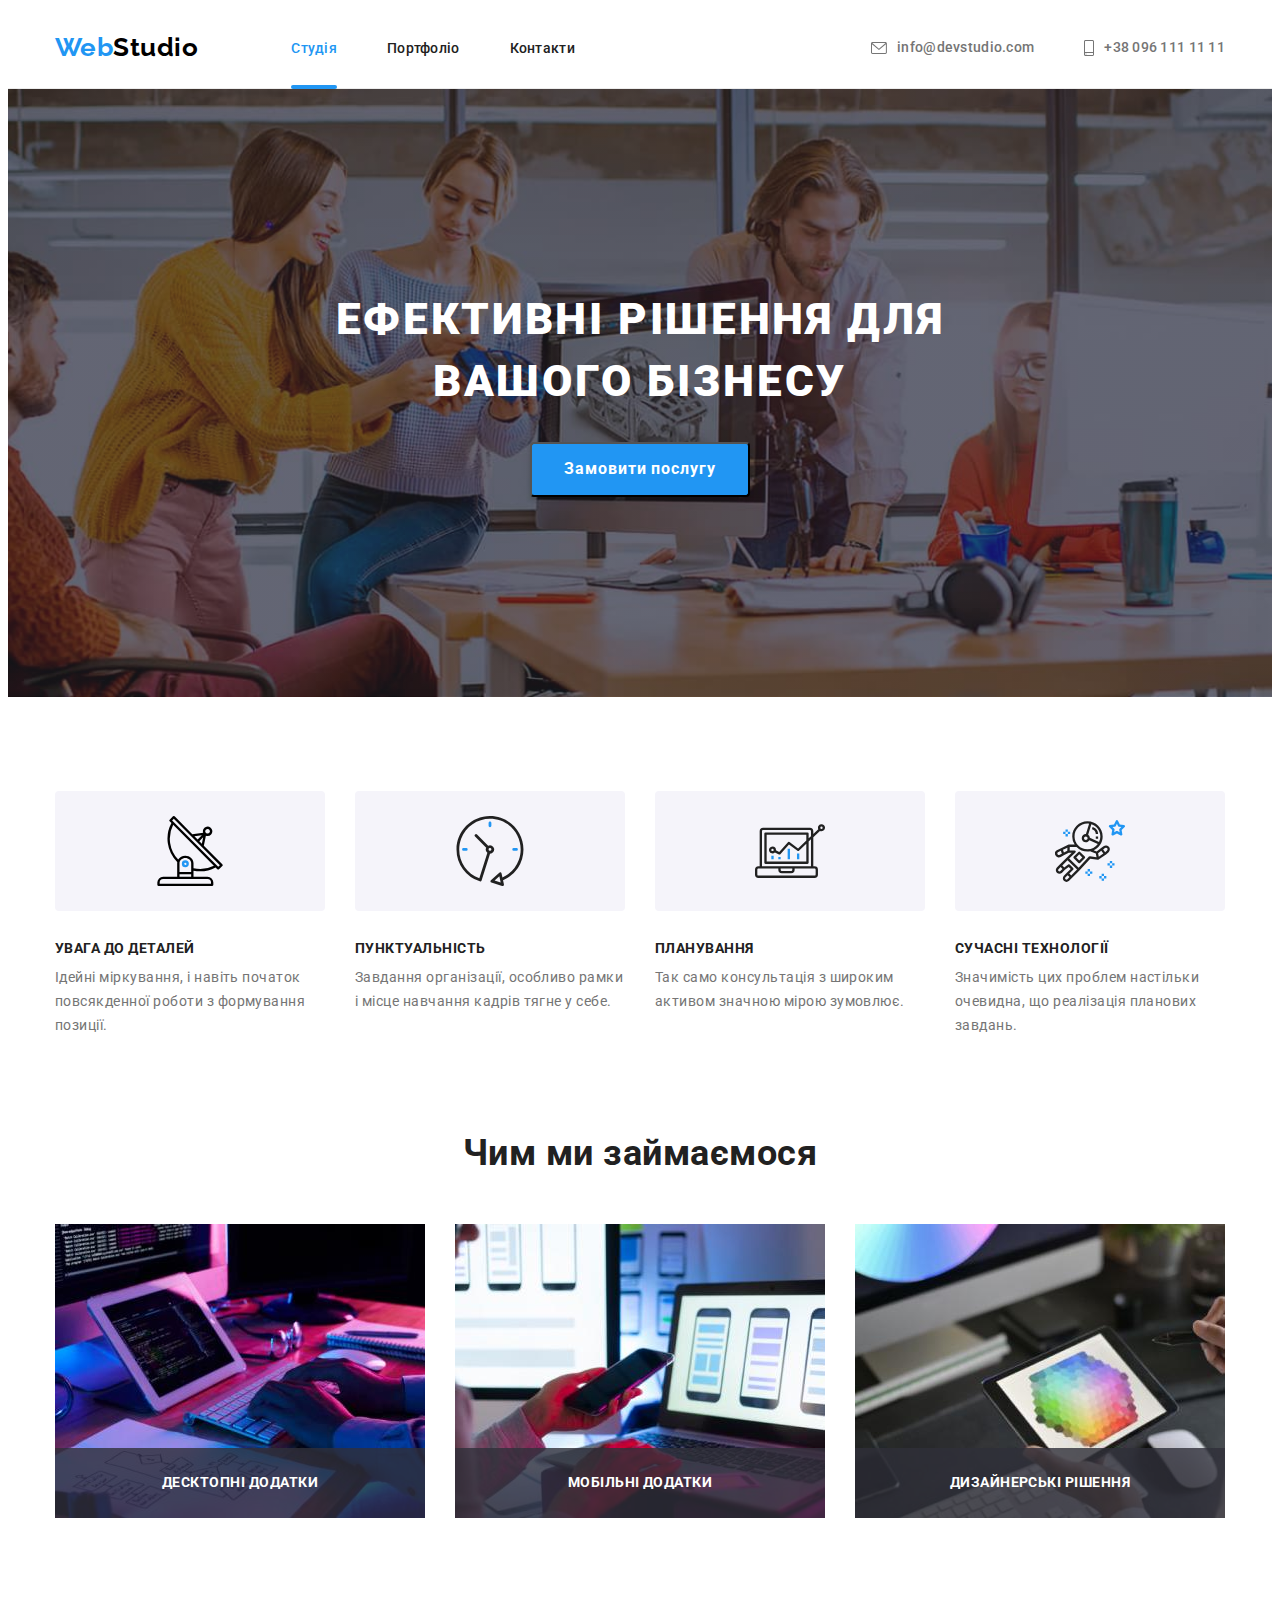
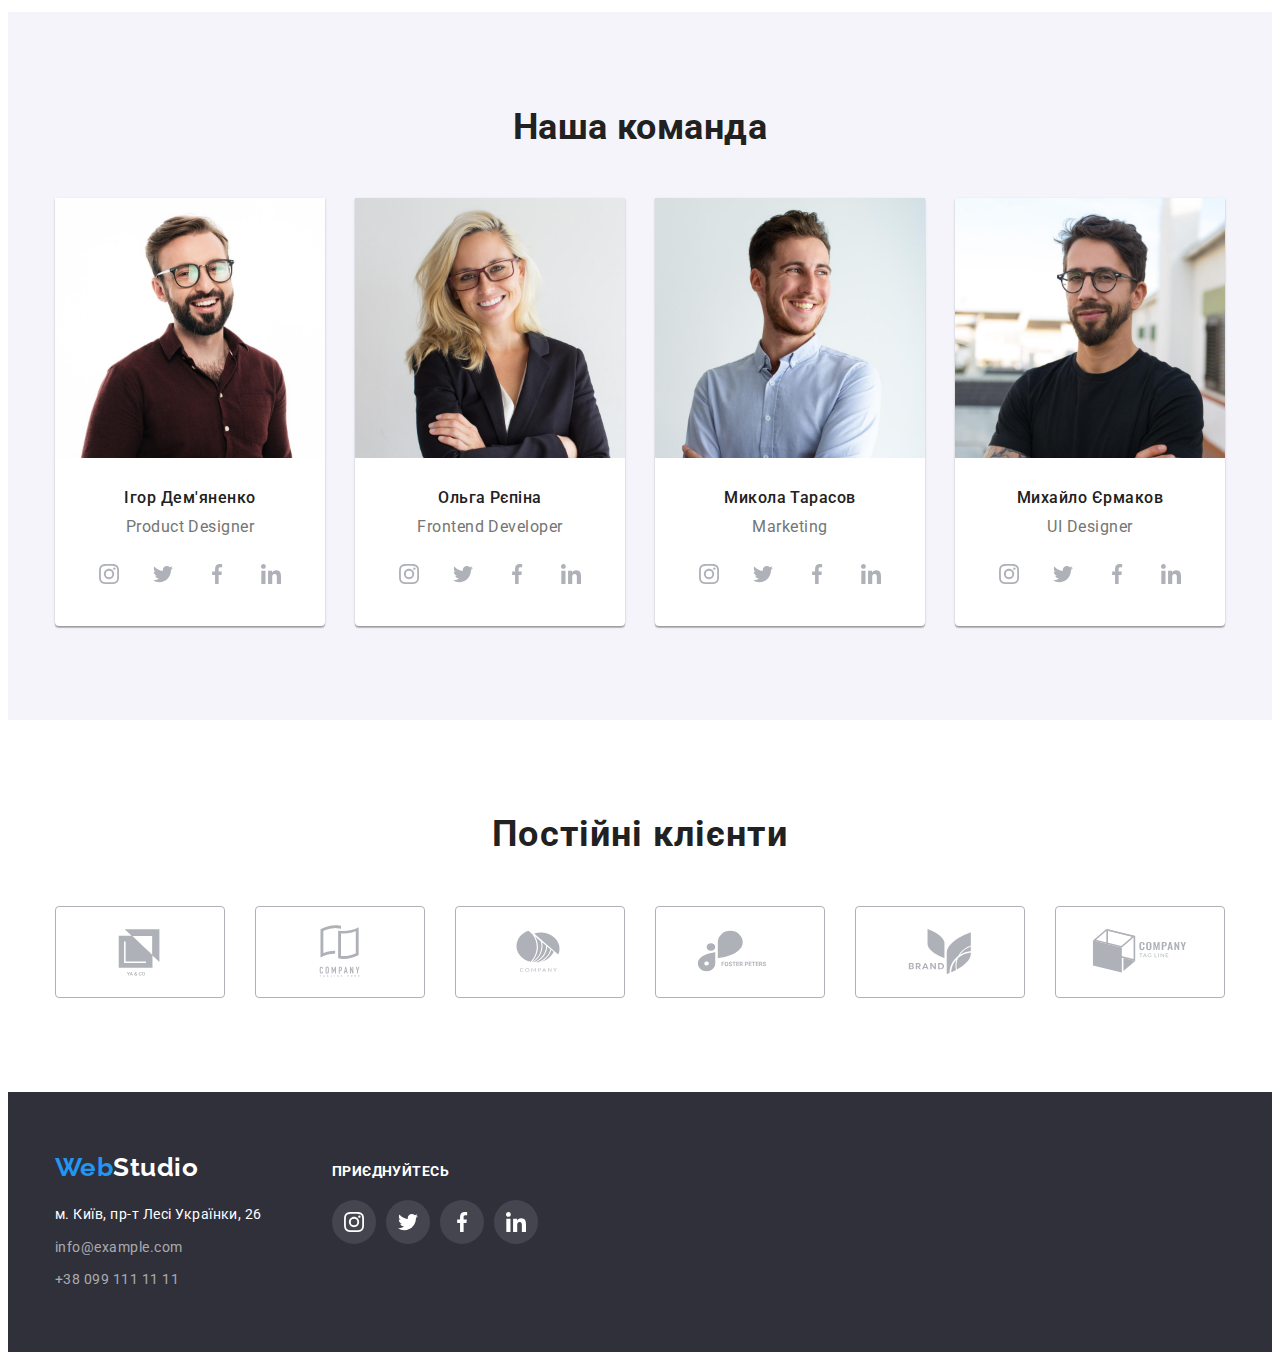
==== index.html @ b7d9ddee "Добавив матеріали ДЗ 5" ====
<!DOCTYPE html>
<html lang="uk">
	<head>
		<meta charset="UTF-8" />
		<meta http-equiv="X-UA-Compatible" content="IE=edge" />
		<meta name="viewport" content="width=device-width, initial-scale=1.0" />
		<title>Document</title>
		<link
			rel="stylesheet"
			href="https://cdnjs.cloudflare.com/ajax/libs/modern-normalize/1.1.0/modern-normalize.min.css"
			integrity="sha512-wpPYUAdjBVSE4KJnH1VR1HeZfpl1ub8YT/NKx4PuQ5NmX2tKuGu6U/JRp5y+Y8XG2tV+wKQpNHVUX03MfMFn9Q=="
			crossorigin="anonymous"
			referrerpolicy="no-referrer"
		/>
		<link
			href="https://fonts.googleapis.com/css2?family=Edu+TAS+Beginner:wght@700&family=Raleway:wght@700&family=Roboto:wght@400;500;700;900&display=swap"
			rel="stylesheet"
		/>
		<link rel="stylesheet" href="./css/styles.css" />
	</head>
	<body>
		<header class="header">
			<div class="container">
				<nav class="nav">
					<a href="./index.html" class="logo"><span class="logo-color">Web</span>Studio</a>
					<ul class="list header-list">
						<li class="header-item"><a href="./index.html" class="nav-list current">Студія</a></li>
						<li class="header-item"><a href="./portfolio.html" class="nav-list">Портфоліо</a></li>
						<li class="header-item"><a href="" class="nav-list">Контакти</a></li>
					</ul>
				</nav>
				<ul class="contacts">
					<li class="contacts-item">
						<a href="mailto:info@devstudio.com" class="contacts-mail">
							<svg class="contacts-icon" width="16" height="12">
								<use href="./images/symbol-defs.svg#icon-envelope"></use>
							</svg>
							info@devstudio.com
						</a>
					</li>
					<li>
						<a href="tel:+380961111111" class="contacts-tel">
							<svg class="contacts-icon" width="10" height="16">
								<use href="./images/symbol-defs.svg#icon-smartphone"></use>
							</svg>
							+38 096 111 11 11
						</a>
					</li>
				</ul>
			</div>
		</header>

		<main>
			<section class="section section-hero">
				<div class="container">
					<h1 class="title">Ефективні рішення для вашого бізнесу</h1>
					<button type="button" class="btn" data-modal-open>Замовити послугу</button>
				</div>
			</section>
			<section class="section">
				<div class="container">
					<h2 class="visually-hidden">Наші переваги</h2>
					<ul class="advantage-list">
						<li class="advantage-item">
							<div class="container-icon">
								<svg class="advantage-icon" width="70" height="70">
									<use href="./images/symbol-defs.svg#icon-antenna"></use>
								</svg>
							</div>

							<h3 class="advantage-title">УВАГА ДО ДЕТАЛЕЙ</h3>
							<p class="advantage-text">
								Ідейні міркування, і навіть початок повсякденної роботи з формування позиції.
							</p>
						</li>
						<li class="advantage-item">
							<div class="container-icon">
								<svg class="advantage-icon" width="70" height="70">
									<use href="./images/symbol-defs.svg#icon-clock"></use>
								</svg>
							</div>
							<h3 class="advantage-title">ПУНКТУАЛЬНІСТЬ</h3>
							<p class="advantage-text">Завдання організації, особливо рамки і місце навчання кадрів тягне у себе.</p>
						</li>
						<li class="advantage-item">
							<div class="container-icon">
								<svg class="advantage-icon" width="70" height="70">
									<use href="./images/symbol-defs.svg#icon-diagram"></use>
								</svg>
							</div>
							<h3 class="advantage-title">ПЛАНУВАННЯ</h3>
							<p class="advantage-text">Так само консультація з широким активом значною мірою зумовлює.</p>
						</li>
						<li class="advantage-item">
							<div class="container-icon">
								<svg class="advantage-icon" width="70" height="70">
									<use href="./images/symbol-defs.svg#icon-astronaut"></use>
								</svg>
							</div>
							<h3 class="advantage-title">СУЧАСНІ ТЕХНОЛОГІЇ</h3>
							<p class="advantage-text">Значимість цих проблем настільки очевидна, що реалізація планових завдань.</p>
						</li>
					</ul>
				</div>
			</section>

			<section class="section section-size">
				<div class="container">
					<h2 class="work-title">Чим ми займаємося</h2>
					<ul class="work-list">
						<li class="work-item">
							<img src="./images/img1.jpg" alt="Робочий процес" width="370" height="294" />
							<h3 class="work-caption">Десктопні додатки</h3>
						</li>
						<li class="work-item">
							<img src="./images/img2.jpg" alt="Робочий процес" width="370" height="294" />
							<h3 class="work-caption">Мобільні додатки</h3>
						</li>
						<li class="work-item">
							<img src="./images/img3.jpg" alt="Робочий процес" width="370" height="294" />
							<h3 class="work-caption">Дизайнерські рішення</h3>
						</li>
					</ul>
				</div>
			</section>

			<section class="section section-team">
				<div class="container">
					<h2 class="work-title-team">Наша команда</h2>
					<ul class="work-list-team">
						<li class="work-item-team">
							<img src="./images/foto1.jpg" alt="Игор Дем'яненко" width="270" height="260" />
							<h3 class="name-title">Ігор Дем'яненко</h3>
							<p class="team-text">Product Designer</p>
							<ul class="team-soc-list">
								<li class="team-soc-item">
									<a href="" class="team-soc-link">
										<svg class="team-soc-icon" width="20" height="20">
											<use href="./images/symbol-defs.svg#icon-instagram"></use>
										</svg>
									</a>
								</li>
								<li class="team-soc-item">
									<a href="" class="team-soc-link">
										<svg class="team-soc-icon" width="20" height="20">
											<use href="./images/symbol-defs.svg#icon-twitter"></use>
										</svg>
									</a>
								</li>
								<li class="team-soc-item">
									<a href="" class="team-soc-link">
										<svg class="team-soc-icon" width="20" height="20">
											<use href="./images/symbol-defs.svg#icon-facebook"></use>
										</svg>
									</a>
								</li>
								<li class="team-soc-item">
									<a href="" class="team-soc-link">
										<svg class="team-soc-icon" width="20" height="20">
											<use href="./images/symbol-defs.svg#icon-linkedin"></use>
										</svg>
									</a>
								</li>
							</ul>
						</li>
						<li class="work-item-team">
							<img src="./images/foto2.jpg" alt="Ольга Рєпіна" width="270" height="260" />
							<h3 class="name-title">Ольга Рєпіна</h3>
							<p class="team-text">Frontend Developer</p>
							<ul class="team-soc-list">
								<li class="team-soc-item">
									<a href="" class="team-soc-link">
										<svg class="team-soc-icon" width="20" height="20">
											<use href="./images/symbol-defs.svg#icon-instagram"></use>
										</svg>
									</a>
								</li>
								<li class="team-soc-item">
									<a href="" class="team-soc-link">
										<svg class="team-soc-icon" width="20" height="20">
											<use href="./images/symbol-defs.svg#icon-twitter"></use>
										</svg>
									</a>
								</li>
								<li class="team-soc-item">
									<a href="" class="team-soc-link">
										<svg class="team-soc-icon" width="20" height="20">
											<use href="./images/symbol-defs.svg#icon-facebook"></use>
										</svg>
									</a>
								</li>
								<li class="team-soc-item">
									<a href="" class="team-soc-link">
										<svg class="team-soc-icon" width="20" height="20">
											<use href="./images/symbol-defs.svg#icon-linkedin"></use>
										</svg>
									</a>
								</li>
							</ul>
						</li>
						<li class="work-item-team">
							<img src="./images/foto3.jpg" alt="Микола Тарасов" width="270" height="260" />
							<h3 class="name-title">Микола Тарасов</h3>
							<p class="team-text">Marketing</p>
							<ul class="team-soc-list">
								<li class="team-soc-item">
									<a href="" class="team-soc-link">
										<svg class="team-soc-icon" width="20" height="20">
											<use href="./images/symbol-defs.svg#icon-instagram"></use>
										</svg>
									</a>
								</li>
								<li class="team-soc-item">
									<a href="" class="team-soc-link">
										<svg class="team-soc-icon" width="20" height="20">
											<use href="./images/symbol-defs.svg#icon-twitter"></use>
										</svg>
									</a>
								</li>
								<li class="team-soc-item">
									<a href="" class="team-soc-link">
										<svg class="team-soc-icon" width="20" height="20">
											<use href="./images/symbol-defs.svg#icon-facebook"></use>
										</svg>
									</a>
								</li>
								<li class="team-soc-item">
									<a href="" class="team-soc-link">
										<svg class="team-soc-icon" width="20" height="20">
											<use href="./images/symbol-defs.svg#icon-linkedin"></use>
										</svg>
									</a>
								</li>
							</ul>
						</li>
						<li class="work-item-team">
							<img src="./images/foto4.jpg" alt="Михаил Ермаков" width="270" height="260" />
							<h3 class="name-title">Михайло Єрмаков</h3>
							<p class="team-text">UI Designer</p>
							<ul class="team-soc-list">
								<li class="team-soc-item">
									<a href="" class="team-soc-link">
										<svg class="team-soc-icon" width="20" height="20">
											<use href="./images/symbol-defs.svg#icon-instagram"></use>
										</svg>
									</a>
								</li>
								<li class="team-soc-item">
									<a href="" class="team-soc-link">
										<svg class="team-soc-icon" width="20" height="20">
											<use href="./images/symbol-defs.svg#icon-twitter"></use>
										</svg>
									</a>
								</li>
								<li class="team-soc-item">
									<a href="" class="team-soc-link">
										<svg class="team-soc-icon" width="20" height="20">
											<use href="./images/symbol-defs.svg#icon-facebook"></use>
										</svg>
									</a>
								</li>
								<li class="team-soc-item">
									<a href="" class="team-soc-link">
										<svg class="team-soc-icon" width="20" height="20">
											<use href="./images/symbol-defs.svg#icon-linkedin"></use>
										</svg>
									</a>
								</li>
							</ul>
						</li>
					</ul>
				</div>
			</section>
			<section class="section">
				<div class="container">
					<h2 class="client-title">Постійні клієнти</h2>
					<ul class="client-list">
						<li class="client-item">
							<a href="#" class="client-link-icon">
								<svg class="client-icon" width="106" height="60">
									<use href="./images/symbol-defs.svg#icon-Logo"></use>
								</svg>
							</a>
						</li>
						<li class="client-item">
							<a href="#" class="client-link-icon">
								<svg class="client-icon" width="106" height="60">
									<use href="./images/symbol-defs.svg#icon-Logo-1"></use>
								</svg>
							</a>
						</li>
						<li class="client-item">
							<a href="#" class="client-link-icon">
								<svg class="client-icon" width="106" height="60">
									<use href="./images/symbol-defs.svg#icon-Logo-2"></use>
								</svg>
							</a>
						</li>
						<li class="client-item">
							<a href="#" class="client-link-icon">
								<svg class="client-icon" width="106" height="60">
									<use href="./images/symbol-defs.svg#icon-Logo-3"></use>
								</svg>
							</a>
						</li>
						<li class="client-item">
							<a href="#" class="client-link-icon">
								<svg class="client-icon" width="106" height="60">
									<use href="./images/symbol-defs.svg#icon-Logo-4"></use>
								</svg>
							</a>
						</li>
						<li class="client-item">
							<a href="#" class="client-link-icon">
								<svg class="client-icon" width="106" height="60">
									<use href="./images/symbol-defs.svg#icon-Logo-5"></use>
								</svg>
							</a>
						</li>
					</ul>
				</div>
			</section>
		</main>

		<footer class="footer">
			<div class="container">
				<div class="fotter-address-list">
					<a href="./index.html" class="logo-footer">
						<span class="logo-color">Web</span><span class="footer-logo-color">Studio</span>
					</a>
					<address>
						<ul class="address-list">
							<li class="address-item">
								<a href="https://goo.gl/maps/35UjGf1LxanLmhbe7" class="address">м. Київ, пр-т Лесі Українки, 26</a>
							</li>
							<li class="address-item"><a href="mailto:info@example.com" class="footer-mail">info@example.com</a></li>
							<li class="address-item"><a href="tel:+380991111111" class="footer-tel">+38 099 111 11 11</a></li>
						</ul>
					</address>
				</div>
				<div class="footer-soc">
					<h3 class="soc-title">ПРИЄДНУЙТЕСЬ</h3>
					<ul class="footer-soc-list">
						<li class="footer-soc-item">
							<a href="" class="footer-soc-link">
								<svg class="footer-soc-icon" width="20" height="20">
									<use href="./images/symbol-defs.svg#icon-instagram"></use>
								</svg>
							</a>
						</li>
						<li class="footer-soc-item">
							<a href="" class="footer-soc-link">
								<svg class="footer-soc-icon" width="20" height="20">
									<use href="./images/symbol-defs.svg#icon-twitter"></use>
								</svg>
							</a>
						</li>
						<li class="footer-soc-item">
							<a href="" class="footer-soc-link">
								<svg class="footer-soc-icon" width="20" height="20">
									<use href="./images/symbol-defs.svg#icon-facebook"></use>
								</svg>
							</a>
						</li>
						<li class="footer-soc-item">
							<a href="" class="footer-soc-link">
								<svg class="footer-soc-icon" width="20" height="20">
									<use href="./images/symbol-defs.svg#icon-linkedin"></use>
								</svg>
							</a>
						</li>
					</ul>
				</div>
			</div>
		</footer>
		<div class="backdrop is-hidden" data-modal>
			<div class="modal">
				<button type="button" class="modal-close" data-modal-close>
					<svg class="modal-close-svg" width="11" height="11">
						<use href="./images/symbol-defs (1).svg#icon-Vector"></use>
					</svg>
				</button>
			</div>
		</div>
		<script src="./js/modal.js"></script>
	</body>
</html>
---- css/styles.css ----
:root {
	--primary-text-color: #757575;
	--title-text-color: #212121;
	--title: #ffffff;
	--accent-color: #2196f3;
}

body {
	background-color: #ffffff;
	color: var(--primary-text-color);

	font-family: "Roboto", sans-serif;
	letter-spacing: 0.03em;
}

h1,
h2,
h3,
h4,
h5,
h6,
p {
	margin: 0;
}
ul,
ol {
	margin: 0;
	padding-left: 0;
}

header {
	border-bottom: 1px solid #ececec;
}

*,
*::before,
*::after {
	box-sizing: border-box;
}

img {
	display: block;
	max-width: 100%;
	height: auto;
}

.container {
	max-width: 1200px;
	margin-left: auto;
	margin-right: auto;
	padding-left: 15px;
	padding-right: 15px;
}

.section {
	padding-top: 94px;
	padding-bottom: 94px;
}

/* -----Header----- */

.logo {
	font-family: "Raleway", sans-serif;

	font-weight: 700;
	color: #000000;
	font-size: 26px;
	line-height: 1.19;
	text-decoration: none;
	margin-right: 93px;
	padding-top: 24px;
	padding-bottom: 25px;
}

.logo-color {
	color: var(--accent-color);
}

.footer-logo-color {
	color: #ffffff;
}

.list,
.contacts,
.advantage-list,
.work-list,
.work-list-team,
.address-list,
.list-button,
.list-works,
.team-soc-list,
.footer-soc-list,
.client-list {
	list-style-type: none;
}

.header > .container {
	display: flex;
	align-items: center;
}

.nav {
	display: flex;
}

.header-list {
	display: flex;
	align-items: center;
}

.header-item:not(:last-child) {
	margin-right: 50px;
}

.nav-list {
	color: var(--title-text-color);

	font-weight: 500;
	font-size: 14px;
	line-height: 1.14;
	letter-spacing: 0.02em;
	text-decoration: none;
	list-style-type: none;

	transition: color 250ms cubic-bezier(0.4, 0, 0.2, 1);
}

.nav-list:hover,
.nav-list:focus {
	color: var(--accent-color);
}

.current {
	color: var(--accent-color);

	position: relative;
}

.current::after {
	content: "";
	height: 4px;
	width: 100%;

	margin-top: 28px;

	display: block;
	position: absolute;

	background: var(--accent-color);
	border-radius: 2px;
}

.contacts {
	display: flex;
	margin-left: auto;
	align-items: center;
}

.contacts-mail {
	color: var(--primary-text-color);

	font-weight: 500;
	font-size: 14px;
	line-height: 1.14;
	letter-spacing: 0.02em;
	text-decoration: none;

	display: flex;
	align-items: center;

	transition: color 250ms cubic-bezier(0.4, 0, 0.2, 1);
}

.contacts-mail:hover,
.contacts-mail:focus {
	color: var(--accent-color);
}

.contacts-tel {
	color: var(--primary-text-color);

	font-weight: 500;
	font-size: 14px;
	line-height: 1.14;
	letter-spacing: 0.02em;
	text-decoration: none;

	display: flex;
	align-items: center;

	transition: color 250ms cubic-bezier(0.4, 0, 0.2, 1);
}

.contacts-tel:hover,
.contacts-tel:focus {
	color: var(--accent-color);
}

.contacts-icon {
	fill: currentColor;
	margin-right: 10px;
}

.contacts-item {
	margin-right: 50px;
}

/* -----Header----- */

/* -----Секція герой-----*/

.section-hero {
	padding-top: 200px;
	padding-bottom: 200px;
	max-width: 1600px;
	margin: 0 auto;

	background-image: linear-gradient(rgba(47, 48, 58, 0.4), rgba(47, 48, 58, 0.4)), url(../images/Img.jpg);
	background-repeat: no-repeat;
	background-position: center;
	background-size: cover;
}

.title {
	color: var(--title);

	font-weight: 900;
	font-size: 44px;
	line-height: 1.4;
	text-align: center;
	letter-spacing: 0.06em;
	text-transform: uppercase;

	width: 696px;
	margin-bottom: 30px;
	margin-right: auto;
	margin-left: auto;
}

.btn {
	color: var(--title);
	background-color: var(--accent-color);
	box-shadow: 0px 4px 4px rgba(0, 0, 0, 0.15);
	border-radius: 4px;

	font-family: inherit;
	font-weight: 700;
	font-size: 16px;
	line-height: 1.9;
	cursor: pointer;
	text-align: center;
	letter-spacing: 0.06em;
	display: block;
	margin: auto;
	padding: 10px 32px;

	transition: background-color 250ms cubic-bezier(0.4, 0, 0.2, 1);
}

.btn:hover,
.btn:focus {
	background-color: #188ce8;
}

/* -----Секція герой-----*/

/* -----Секція переваг-----*/

.visually-hidden {
	position: absolute;
	white-space: nowrap;
	width: 1px;
	height: 1px;
	overflow: hidden;
	border: 0;
	padding: 0;
	clip: rect(0 0 0 0);
	clip-path: inset(50%);
	margin: -1px;
}

.container-icon {
	display: flex;
	justify-content: center;
	align-items: center;
	width: 270px;
	height: 120px;
	background: #f5f4fa;
	border-radius: 4px;
	margin-bottom: 30px;
}

.advantage-list {
	display: flex;
}

.advantage-item:not(:last-child) {
	margin-right: 30px;
}

.advantage-title {
	color: var(--title-text-color);

	font-size: 14px;
	line-height: 1.14;
	text-transform: uppercase;
	margin-bottom: 10px;
}

.advantage-text {
	font-size: 14px;
	line-height: 1.7;
}

/* -----Секція переваг-----*/

/* -----Чим ми займаємся-----*/

.section-size {
	padding-top: 0;
}

.work-title {
	color: var(--title-text-color);

	font-size: 36px;
	line-height: 1.17;
	text-align: center;
	margin-bottom: 50px;
}

.work-list {
	display: flex;
	gap: 30px;
}

.work-item {
	width: calc((100% - 60px) / 3);

	position: relative;
}

.work-caption {
	position: absolute;

	color: var(--title);
	font-size: 14px;
	line-height: 1.14;
	text-align: center;
	text-transform: uppercase;

	display: flex;
	justify-content: center;
	align-items: center;
	height: 27px;

	width: 100%;
	height: 70px;
	left: 0;
	bottom: 0;
	background: rgba(47, 48, 58, 0.8);
}

/* -----Чим ми займаємся-----*/

/* -----Наша команда----- */

.section-team {
	background-color: #f5f4fa;
}

.work-title-team {
	color: var(--title-text-color);

	font-size: 36px;
	line-height: 1.17;
	text-align: center;
	margin-bottom: 50px;
}

.work-list-team {
	display: flex;
	gap: 30px;
}

.work-item-team {
	width: calc((100% - 90px) / 4);
}

.work-item-team {
	background: #ffffff;
	box-shadow: 0px 1px 3px rgba(0, 0, 0, 0.12), 0px 1px 1px rgba(0, 0, 0, 0.14), 0px 2px 1px rgba(0, 0, 0, 0.2);
	border-radius: 0px 0px 4px 4px;
}

.name-title {
	color: var(--title-text-color);

	font-weight: 500;
	font-size: 16px;
	line-height: 1.19;
	text-align: center;
	padding-top: 30px;
	margin-bottom: 10px;
}

.team-text {
	font-size: 16px;
	line-height: 1.19;
	text-align: center;
	margin-bottom: 16px;
}

.team-soc-list {
	display: flex;
	justify-content: center;
	gap: 10px;
	padding-bottom: 30px;
}

.team-soc-link {
	width: 44px;
	height: 44px;
	border-radius: 50%;
	display: flex;
	align-items: center;
	justify-content: center;
	color: #afb1b8;

	transition: background-color 250ms cubic-bezier(0.4, 0, 0.2, 1), color 250ms cubic-bezier(0.4, 0, 0.2, 1);
}

.team-soc-icon {
	fill: currentColor;
}

.team-soc-link:hover,
.team-soc-link:focus {
	background-color: var(--accent-color);
	color: var(--title);
}

/* -----Наша команда----- */

/* -----Постійні клієнти----- */

.client-title {
	font-size: 36px;
	line-height: 1.16;
	text-align: center;
	letter-spacing: 0.03em;
	color: var(--title-text-color);

	margin-bottom: 50px;
}

.client-list {
	display: flex;
	align-items: center;
	justify-content: center;
	gap: 30px;
}

.client-link-icon {
	width: 170px;
	height: 92px;
	border: 1px solid #afb1b8;
	border-radius: 4px;
	fill: #afb1b8;

	display: flex;
	align-items: center;
	justify-content: center;

	transition: border-color 250ms cubic-bezier(0.4, 0, 0.2, 1), fill 250ms cubic-bezier(0.4, 0, 0.2, 1);
}

.client-link-icon:hover,
.client-link-icon:focus {
	border-color: var(--accent-color);
	fill: var(--accent-color);
}

/* -----Постійні клієнти----- */

/* ----- Footer -----*/

.footer {
	background-color: #2f303a;
	padding-top: 60px;
	padding-bottom: 60px;
}

.logo-footer {
	font-family: "Raleway", sans-serif;

	font-weight: 700;
	color: #000000;
	font-size: 26px;
	line-height: 1.19;
	text-decoration: none;
	display: block;
	margin-bottom: 20px;
}

.address {
	color: #ffffff;

	font-weight: 400;
	font-size: 14px;
	line-height: 1.7;
	text-decoration: none;
	font-style: normal;

	transition: color 250ms cubic-bezier(0.4, 0, 0.2, 1);
}

.address-item:not(:last-child) {
	margin-bottom: 9px;
}

.address:hover {
	color: var(--accent-color);
}

.footer-mail,
.footer-tel {
	color: rgba(255, 255, 255, 0.6);

	font-weight: 400;
	font-size: 14px;
	line-height: 1.7;
	text-decoration: none;
	font-style: normal;

	transition: color 250ms cubic-bezier(0.4, 0, 0.2, 1);
}

.footer-mail:hover,
.footer-mail:focus {
	color: var(--accent-color);
}

.footer-tel:hover,
.footer-tel:focus {
	color: var(--accent-color);
}

.footer .container {
	display: flex;
}

.footer-soc {
	margin-left: 70px;
}

.soc-title {
	font-size: 14px;
	line-height: 1.14;
	letter-spacing: 0.03em;
	color: var(--title);

	margin-bottom: 20px;
	padding-top: 12px;
}

.footer-soc-list {
	display: flex;
	justify-content: flex-start;
	gap: 10px;
}

.footer-soc-link {
	width: 44px;
	height: 44px;
	border-radius: 50%;
	display: flex;
	align-items: center;
	justify-content: center;
	color: var(--title);
	background-color: rgba(255, 255, 255, 0.1);

	transition: background-color 250ms cubic-bezier(0.4, 0, 0.2, 1);
}

.footer-soc-icon {
	fill: currentColor;
}

.footer-soc-link:hover,
.footer-soc-link:focus {
	background-color: var(--accent-color);
}

/* ----- Footer -----*/

/* -----Портфоліо===== */

.list-button {
	display: flex;
	justify-content: center;
	margin-bottom: 50px;
}

.button-item:not(:last-child) {
	margin-right: 8px;
}

.button {
	background: #f5f4fa;
	border-radius: 4px;
	color: var(--title-text-color);

	font-family: inherit;
	font-weight: 500;
	font-size: 16px;
	line-height: 1.6;
	text-align: center;
	border: 0;
	cursor: pointer;
	padding: 6px 22px;

	transition: background-color 250ms cubic-bezier(0.4, 0, 0.2, 1), color 250ms cubic-bezier(0.4, 0, 0.2, 1),
		box-shadow 250ms cubic-bezier(0.4, 0, 0.2, 1);
}

.button:hover,
.button:focus {
	background-color: var(--accent-color);
	color: #ffffff;
	box-shadow: 0px 3px 1px rgba(0, 0, 0, 0.1), 0px 1px 2px rgba(0, 0, 0, 0.08), 0px 2px 2px rgba(0, 0, 0, 0.12);
}

/* ----- Роботи -----*/

.list-works {
	display: flex;
	flex-wrap: wrap;
	gap: 30px;
}

.works-link {
	text-decoration: none;
	display: block;

	transition: box-shadow 250ms cubic-bezier(0.4, 0, 0.2, 1);
}

.overlay {
	position: relative;
	overflow: hidden;
}

.overlay-content {
	position: absolute;
	left: 0;
	top: 0;
	width: 100%;
	height: 100%;

	font-size: 18px;
	line-height: 1.55;
	padding: 63px 24px;
	color: var(--title);

	background: rgba(33, 150, 243, 0.9);

	transform: translateY(100%);
	transition: transform 250ms cubic-bezier(0.4, 0, 0.2, 1);
}

.works-link:hover .overlay-content {
	transform: translateY(0);
}

.works-link:hover {
	box-shadow: 0px 4px 4px rgba(0, 0, 0, 0.25);
}

.container-works {
	padding: 20px 24px;
	border-bottom: 1px solid #eeeeee;
	border-right: 1px solid #eeeeee;
	border-left: 1px solid #eeeeee;
}

.works-title {
	color: var(--title-text-color);

	font-style: normal;
	font-size: 18px;
	line-height: 2;
	letter-spacing: 0.06em;
	margin-bottom: 4px;
}

.works-text {
	color: var(--primary-text-color);

	font-size: 16px;
	line-height: 1.9;
}

.item-works {
	background: #ffffff;

	width: calc((100% - 60px) / 3);
}
/* ----- Роботи -----*/

/* ----- Модальне вікно -----*/

.backdrop {
	position: fixed;
	top: 0;
	width: 100%;
	height: 100%;

	background-color: rgba(0, 0, 0, 0.2);

	transition: opacity 300ms cubic-bezier(0.4, 0, 0.2, 1), visibility 300ms cubic-bezier(0.4, 0, 0.2, 1);
}

.modal {
	width: 528px;
	min-height: 581px;

	background-color: #fff;
	box-shadow: 0px 1px 3px rgba(0, 0, 0, 0.12), 0px 1px 1px rgba(0, 0, 0, 0.14), 0px 2px 1px rgba(0, 0, 0, 0.2);
	border-radius: 4px;

	position: absolute;
	top: 50%;
	left: 50%;
	transform: translate(-50%, -50%) scale(1) rotate(0);

	transition: transform 300ms cubic-bezier(0.4, 0, 0.2, 1);
}

.backdrop.is-hidden .modal {
	transform: translate(-50%, -50%) scale(0) rotate(360deg);
}

.modal-close {
	position: absolute;
	top: 8px;
	right: 8px;

	width: 30px;
	height: 30px;

	background: #ffffff;
	border: 1px solid rgba(0, 0, 0, 0.1);

	border-radius: 50%;
	cursor: pointer;
}

.modal-close-svg {
	fill: currentColor;
}

.is-hidden {
	opacity: 0;
	visibility: hidden;
	pointer-events: none;
}

/* ----- Модальне вікно -----*/
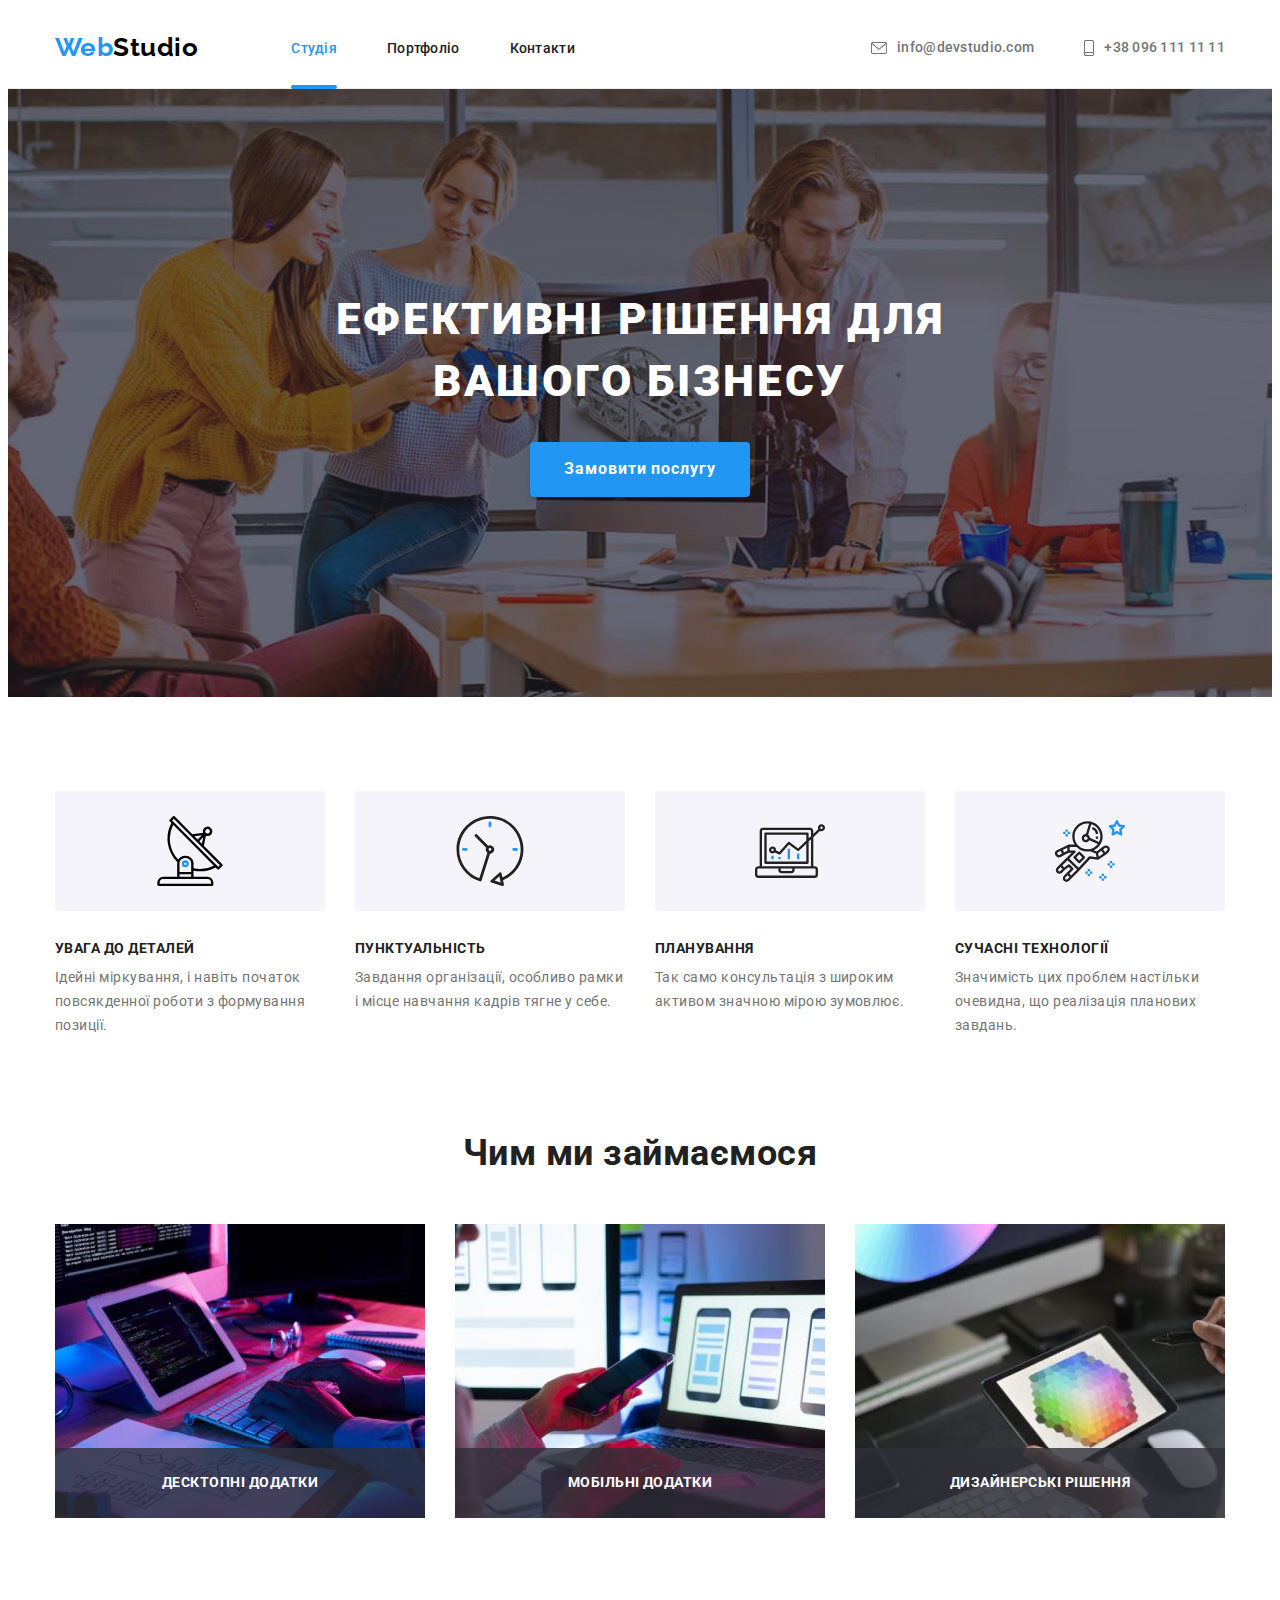
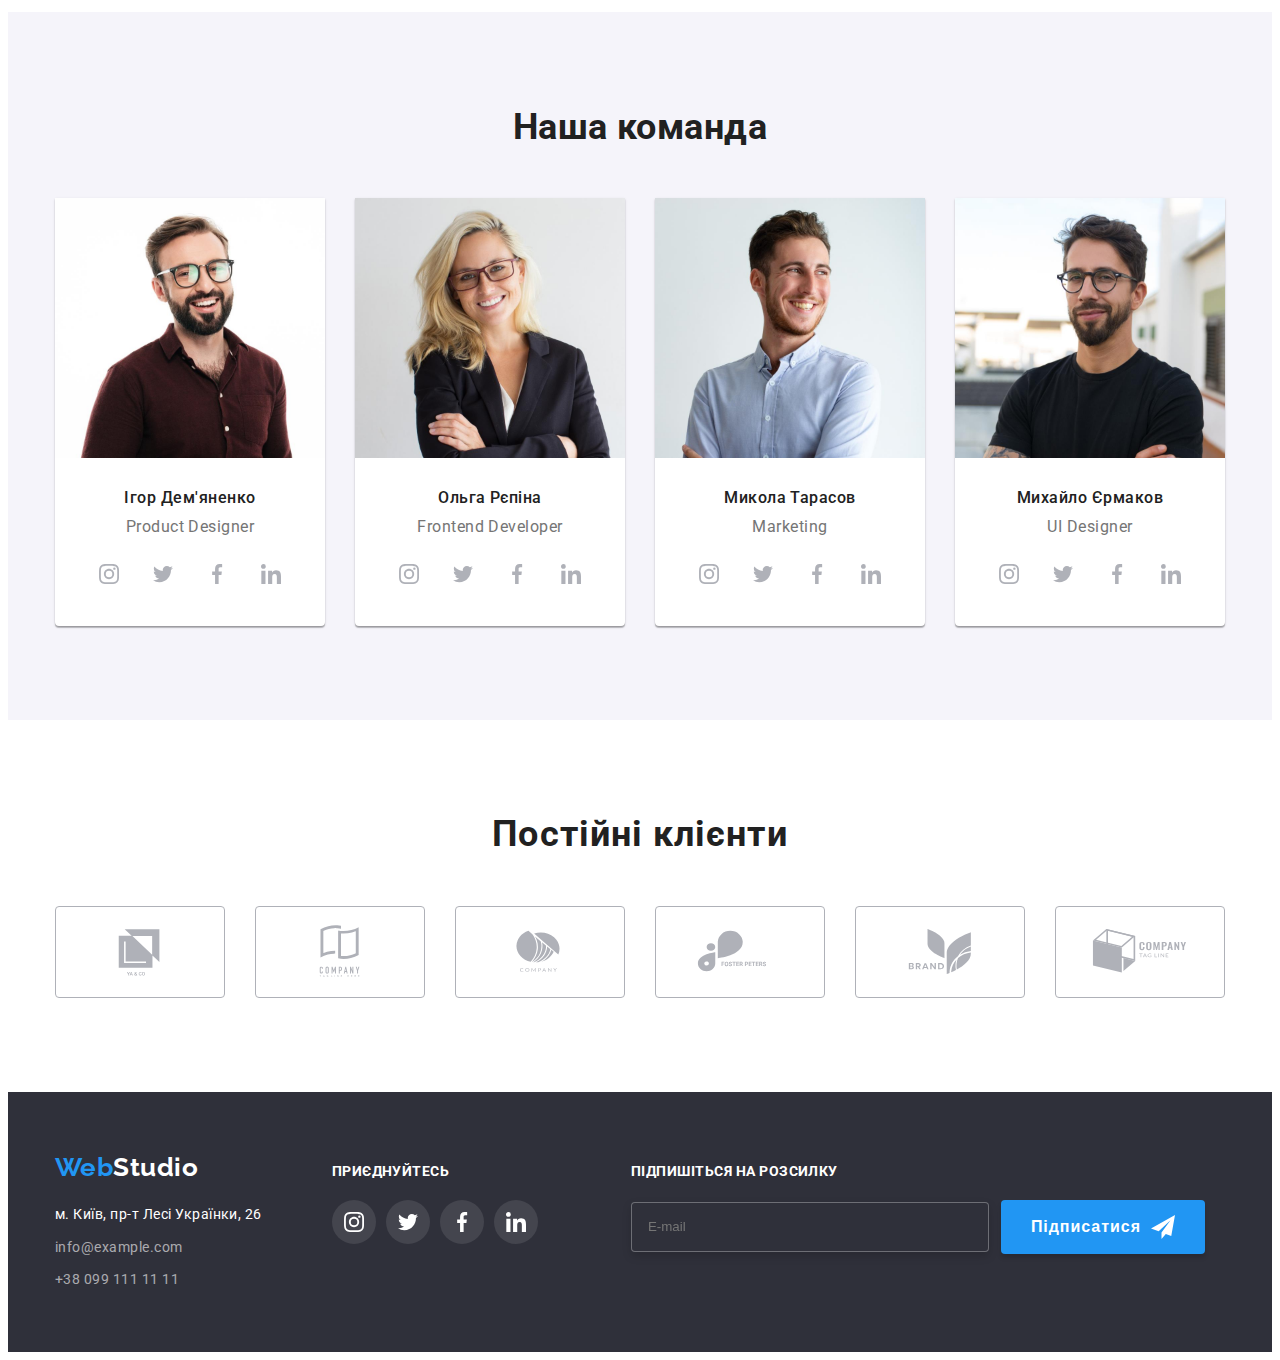
==== commit c996d1e9: "Виконав ДЗ 6" ====
--- a/index.html
+++ b/index.html
@@ -371,6 +371,18 @@
 						</li>
 					</ul>
 				</div>
+				<div class="footer-form-container">
+					<b class="footer-form-title">Підпишіться на розсилку</b>
+					<form class="footer-form">
+						<input type="email" class="input-email" placeholder="E-mail" name="email" />
+						<button type="submit" class="btn-form">
+							Підписатися
+							<svg class="footer-form-icon" width="24" height="24">
+								<use href="./images/symbol-defs (2).svg#icon-icon-send"></use>
+							</svg>
+						</button>
+					</form>
+				</div>
 			</div>
 		</footer>
 		<div class="backdrop is-hidden" data-modal>
@@ -380,6 +392,47 @@
 						<use href="./images/symbol-defs (1).svg#icon-Vector"></use>
 					</svg>
 				</button>
+				<p class="modal-title">Залиште свої дані, ми вам передзвонимо</p>
+				<form class="modal-form">
+					<div class="container-form-icon">
+						<span>Ім'я</span>
+						<label class="modal-label">
+							<input type="text" name="username" class="modal-input" />
+							<svg class="modal-svg" width="18" height="18">
+								<use href="./images/symbol-defs (2).svg#icon-person-black"></use>
+							</svg>
+						</label>
+					</div>
+					<div class="container-form-icon">
+						<label class="modal-label">
+							<span>Телефон</span>
+							<input type="tel" name="tel" class="modal-input" />
+							<svg class="modal-svg" width="18" height="18">
+								<use href="./images/symbol-defs (2).svg#icon-phone-black"></use>
+							</svg>
+						</label>
+					</div>
+					<div class="container-form-icon">
+						<label class="modal-label">
+							<span>Пошта</span>
+							<input type="email" name="email" class="modal-input" />
+							<svg class="modal-svg" width="18" height="18">
+								<use href="./images/symbol-defs (2).svg#icon-email-black"></use>
+							</svg>
+						</label>
+					</div>
+					<label class="modal-label">
+						<span>Коментар</span>
+						<textarea name="coment" rows="5" class="modal-textarea" placeholder="Введіть текст"></textarea>
+					</label>
+					<label class="modal-label-terms">
+						<input type="checkbox" name="checkbox" class="modal-checkbox" />
+						<span class="check-icon"></span>
+						<span class="checkbox-text">Погоджуюся з розсилкою та приймаю</span>
+						<a href="#" class="checkbox-link">Умови договору</a>
+					</label>
+					<button type="submit" class="modal-btn">Відправити</button>
+				</form>
 			</div>
 		</div>
 		<script src="./js/modal.js"></script>
--- a/css/styles.css
+++ b/css/styles.css
@@ -242,6 +242,7 @@
 	background-color: var(--accent-color);
 	box-shadow: 0px 4px 4px rgba(0, 0, 0, 0.15);
 	border-radius: 4px;
+	border-color: transparent;
 
 	font-family: inherit;
 	font-weight: 700;
@@ -592,6 +593,77 @@
 	background-color: var(--accent-color);
 }
 
+.footer-form-container {
+	padding-top: 12px;
+	margin-left: 93px;
+}
+
+.footer-form {
+	display: flex;
+	justify-content: flex-end;
+	align-items: center;
+}
+
+.footer-form-title {
+	text-transform: uppercase;
+	font-size: 14px;
+	line-height: 1.14;
+
+	color: var(--title);
+
+	display: block;
+
+	margin-bottom: 20px;
+}
+
+.input-email {
+	display: block;
+	border: 1px solid rgba(255, 255, 255, 0.3);
+	filter: drop-shadow(0px 4px 4px rgba(0, 0, 0, 0.15));
+	border-radius: 4px;
+
+	width: 358px;
+	height: 50px;
+	background-color: #2f303a;
+	color: var(--title);
+
+	padding-left: 16px;
+}
+
+.btn-form {
+	margin-left: 12px;
+	padding: 10px 28px;
+
+	background-color: var(--accent-color);
+	color: var(--title);
+	border-color: transparent;
+
+	box-shadow: 0px 4px 4px rgba(0, 0, 0, 0.15);
+	border-radius: 4px;
+	cursor: pointer;
+
+	font-weight: 700;
+	font-size: 16px;
+	line-height: 30px;
+	letter-spacing: 0.06em;
+
+	display: flex;
+	justify-content: center;
+	align-items: center;
+	gap: 10px;
+
+	transition: background-color 250ms cubic-bezier(0.4, 0, 0.2, 1);
+}
+
+.btn-form:hover,
+.btn-form:focus {
+	background-color: #188ce8;
+}
+
+.footer-form-icon {
+	fill: currentColor;
+}
+
 /* ----- Footer -----*/
 
 /* -----Портфоліо===== */
@@ -631,6 +703,8 @@
 	box-shadow: 0px 3px 1px rgba(0, 0, 0, 0.1), 0px 1px 2px rgba(0, 0, 0, 0.08), 0px 2px 2px rgba(0, 0, 0, 0.12);
 }
 
+/* -----Портфоліо===== */
+
 /* ----- Роботи -----*/
 
 .list-works {
@@ -725,6 +799,8 @@
 	width: 528px;
 	min-height: 581px;
 
+	padding: 40px;
+
 	background-color: #fff;
 	box-shadow: 0px 1px 3px rgba(0, 0, 0, 0.12), 0px 1px 1px rgba(0, 0, 0, 0.14), 0px 2px 1px rgba(0, 0, 0, 0.2);
 	border-radius: 4px;
@@ -758,6 +834,14 @@
 
 .modal-close-svg {
 	fill: currentColor;
+
+	transition: fill 250ms cubic-bezier(0.4, 0, 0.2, 1);
+}
+
+.modal-close:hover .modal-close-svg,
+.modal-close:focus .modal-close-svg {
+	fill: var(--accent-color);
+	outline: 0;
 }
 
 .is-hidden {
@@ -766,4 +850,185 @@
 	pointer-events: none;
 }
 
+.modal-title {
+	font-weight: 700;
+	font-size: 20px;
+	line-height: 1.15;
+	text-align: center;
+	color: var(--title-text-color);
+
+	margin-bottom: 12px;
+}
+
+.modal-label span {
+	display: block;
+	margin-bottom: 4px;
+
+	font-weight: 400;
+	font-size: 12px;
+	line-height: 1.16;
+	letter-spacing: 0.01em;
+}
+
+.modal-input {
+	width: 100%;
+	height: 40px;
+
+	border: 1px solid rgba(33, 33, 33, 0.2);
+	border-radius: 4px;
+
+	font-weight: 400;
+	font-size: 12px;
+	line-height: 1.16;
+	letter-spacing: 0.01em;
+
+	color: currentColor;
+
+	padding-left: 42px;
+	cursor: pointer;
+
+	transition: border 250ms cubic-bezier(0.4, 0, 0.2, 1);
+}
+
+.container-form-icon {
+	position: relative;
+	margin-bottom: 10px;
+}
+
+.modal-svg {
+	position: absolute;
+	top: 50%;
+	left: 12px;
+
+	transition: fill 250ms cubic-bezier(0.4, 0, 0.2, 1);
+}
+
+.modal-input:hover,
+.modal-input:focus {
+	border: 1px solid #2196f3;
+	outline: none;
+}
+
+.modal-input:hover + .modal-svg,
+.modal-input:focus + .modal-svg {
+	fill: var(--accent-color);
+}
+
+.modal-textarea {
+	width: 100%;
+	height: 120px;
+	padding: 12px 16px;
+	margin-bottom: 20px;
+
+	border: 1px solid rgba(33, 33, 33, 0.2);
+	border-radius: 4px;
+
+	font-weight: 400;
+	font-size: 12px;
+	line-height: 1.16;
+	letter-spacing: 0.01em;
+
+	color: currentColor;
+
+	resize: none;
+
+	transition: border 250ms cubic-bezier(0.4, 0, 0.2, 1);
+}
+
+.modal-textarea:hover,
+.modal-textarea:focus {
+	border: 1px solid #2196f3;
+	outline: none;
+}
+
+.modal-label-terms {
+	display: flex;
+	justify-content: center;
+	align-items: center;
+
+	margin-bottom: 30px;
+}
+
+.modal-checkbox {
+	position: absolute;
+	white-space: nowrap;
+	width: 1px;
+	height: 1px;
+	overflow: hidden;
+	border: 0;
+	padding: 0;
+	clip: rect(0 0 0 0);
+	clip-path: inset(50%);
+	margin: -1px;
+}
+
+.check-icon {
+	display: inline-block;
+
+	width: 16px;
+	height: 15px;
+	border: 2px solid rgba(33, 33, 33, 1);
+	border-radius: 2px;
+
+	transition: background-color 250ms cubic-bezier(0.4, 0, 0.2, 1), background-image 250ms cubic-bezier(0.4, 0, 0.2, 1);
+}
+
+.modal-checkbox:checked + .check-icon {
+	background-color: var(--accent-color);
+	border-color: transparent;
+
+	background-image: url(../images/icon\ check.svg);
+	background-size: contain;
+	background-origin: border-box;
+	background-repeat: no-repeat;
+}
+
+.checkbox-text {
+	margin-left: 7px;
+
+	font-weight: 400;
+	font-size: 14px;
+	line-height: 1.7;
+}
+
+.checkbox-link {
+	margin-left: 3px;
+
+	font-weight: 400;
+	font-size: 14px;
+	line-height: 1.7;
+
+	text-decoration: underline;
+
+	color: #2196f3;
+}
+
+.modal-btn {
+	font-weight: 700;
+	font-size: 16px;
+	line-height: 1.9;
+	letter-spacing: 0.06em;
+
+	color: var(--title);
+
+	background: #2196f3;
+	box-shadow: 0px 4px 4px rgba(0, 0, 0, 0.15);
+	border-radius: 4px;
+	border-color: transparent;
+
+	width: 200px;
+	height: 50px;
+
+	display: block;
+	margin: auto;
+	cursor: pointer;
+
+	transition: background 250ms cubic-bezier(0.4, 0, 0.2, 1);
+}
+
+.modal-btn:hover,
+.modal-btn:focus {
+	background: #188ce8;
+}
+
 /* ----- Модальне вікно -----*/
